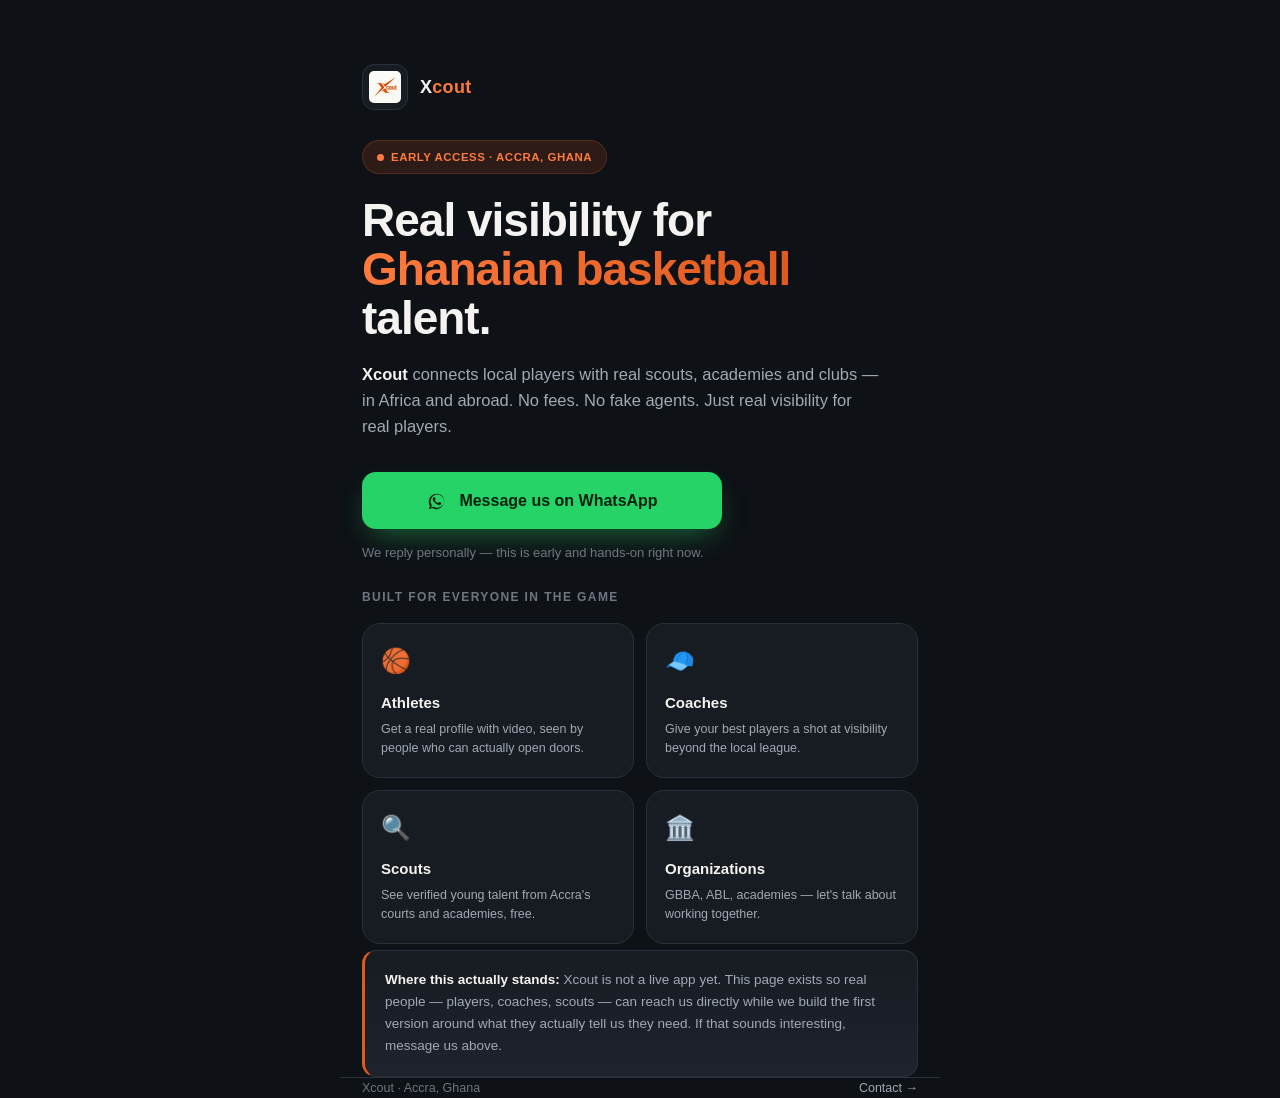
==== index.html @ 08b946d9 "Xcout landing page — polished UI, WhatsApp CTA (+233 59 492 1931) Co-Authored-By: Claude Opus 4.8 <n" ====
<!DOCTYPE html>
<html lang="en">
<head>
<meta charset="UTF-8">
<meta name="viewport" content="width=device-width, initial-scale=1.0">
<title>Xcout — Real visibility for Ghanaian basketball talent</title>
<meta name="description" content="Xcout connects local basketball talent across Ghana with real scouts, academies, and clubs — in Africa and abroad. No fees. No fake agents.">
<link rel="canonical" href="https://ramzy-tla.github.io/xcout-site/">

<!-- Open Graph / WhatsApp / Facebook preview -->
<meta property="og:type" content="website">
<meta property="og:title" content="Xcout — Real visibility for Ghanaian basketball talent">
<meta property="og:description" content="Connecting local players with real scouts, academies, and clubs across Africa and abroad. No fees. No fake agents.">
<meta property="og:image" content="https://ramzy-tla.github.io/xcout-site/og-image.png">
<meta property="og:url" content="https://ramzy-tla.github.io/xcout-site/">

<!-- Twitter/X preview -->
<meta name="twitter:card" content="summary_large_image">
<meta name="twitter:title" content="Xcout — Real visibility for Ghanaian basketball talent">
<meta name="twitter:description" content="Connecting local players with real scouts, academies, and clubs across Africa and abroad.">
<meta name="twitter:image" content="https://ramzy-tla.github.io/xcout-site/og-image.png">

<meta name="theme-color" content="#0e1116">
<link rel="icon" href="logo.png">

<style>
  :root{
    --bg:#0e1116; --panel:#171b22; --panel-2:#1e232c; --border:#2a303b;
    --ink:#f5f3ef; --ink-dim:#a2a9b4; --ink-faint:#6f7681;
    --accent:#e05a1f; --accent-2:#ff7a3d; --accent-soft:rgba(224,90,31,.14);
    --wa:#25d366; --wa-dark:#1da851;
    --radius:18px;
  }
  *{box-sizing:border-box;margin:0;padding:0}
  html{scroll-behavior:smooth}
  body{
    background:var(--bg); color:var(--ink); line-height:1.6;
    font-family:-apple-system,BlinkMacSystemFont,"Segoe UI",Roboto,Helvetica,Arial,sans-serif;
    -webkit-font-smoothing:antialiased;
  }
  a{color:inherit}
  .wrap{max-width:600px;margin:0 auto;padding:0 22px}

  /* ambient glow */
  .hero{position:relative;overflow:hidden;padding:64px 0 20px}
  .hero::before{
    content:"";position:absolute;inset:-40% 0 auto 0;height:520px;pointer-events:none;
    background:radial-gradient(60% 60% at 30% 0%,rgba(224,90,31,.35),transparent 70%);
    filter:blur(10px);
  }
  .hero-in{position:relative}
  .brandrow{display:flex;align-items:center;gap:12px;margin-bottom:30px}
  .logo{width:46px;height:46px;object-fit:contain;border-radius:12px;
    background:var(--panel);border:1px solid var(--border);padding:6px}
  .brandname{font-weight:800;letter-spacing:.3px;font-size:18px}
  .brandname span{color:var(--accent-2)}

  .badge{display:inline-flex;align-items:center;gap:7px;background:var(--accent-soft);
    color:var(--accent-2);font-size:11.5px;font-weight:800;letter-spacing:.5px;
    text-transform:uppercase;padding:7px 14px;border-radius:100px;border:1px solid rgba(224,90,31,.25);
    margin-bottom:22px}
  .badge .dot{width:7px;height:7px;border-radius:50%;background:var(--accent-2);
    box-shadow:0 0 0 0 rgba(255,122,61,.6);animation:pulse 2s infinite}
  @keyframes pulse{0%{box-shadow:0 0 0 0 rgba(255,122,61,.55)}70%{box-shadow:0 0 0 9px rgba(255,122,61,0)}100%{box-shadow:0 0 0 0 rgba(255,122,61,0)}}

  h1{font-size:clamp(32px,8vw,46px);font-weight:850;letter-spacing:-1px;line-height:1.06;margin-bottom:18px}
  h1 .grad{background:linear-gradient(100deg,var(--accent-2),var(--accent));-webkit-background-clip:text;background-clip:text;-webkit-text-fill-color:transparent}
  .lead{font-size:16.5px;color:var(--ink-dim);max-width:520px;margin-bottom:32px}
  .lead strong{color:var(--ink);font-weight:600}

  /* CTA */
  .cta{display:inline-flex;align-items:center;justify-content:center;gap:11px;
    background:var(--wa);color:#04210f;text-decoration:none;font-weight:800;font-size:16px;
    padding:16px 28px;border-radius:14px;width:100%;max-width:360px;
    box-shadow:0 12px 30px -10px rgba(37,211,102,.5);transition:transform .15s ease,box-shadow .15s ease,background .15s ease}
  .cta:hover{background:var(--wa-dark);transform:translateY(-2px);box-shadow:0 18px 40px -12px rgba(37,211,102,.55)}
  .cta svg{width:22px;height:22px;flex:none}
  .cta-sub{font-size:13px;color:var(--ink-faint);margin:14px 0 4px}

  section{padding:34px 0}
  .kicker{font-size:12px;font-weight:800;letter-spacing:1.4px;text-transform:uppercase;color:var(--ink-faint);margin-bottom:16px}

  .roles{display:grid;grid-template-columns:1fr 1fr;gap:12px}
  .role{background:var(--panel);border:1px solid var(--border);border-radius:var(--radius);
    padding:18px;transition:border-color .2s ease,transform .2s ease,background .2s ease}
  .role:hover{border-color:rgba(224,90,31,.45);transform:translateY(-3px);background:var(--panel-2)}
  .role .emoji{font-size:24px;display:block;margin-bottom:10px}
  .role .label{font-weight:750;font-size:15px;margin-bottom:5px}
  .role .desc{font-size:12.5px;color:var(--ink-dim);line-height:1.55}

  .honesty{background:linear-gradient(180deg,var(--panel),var(--panel-2));
    border:1px solid var(--border);border-left:3px solid var(--accent);border-radius:14px;
    padding:18px 20px;font-size:13.5px;color:var(--ink-dim);line-height:1.65}
  .honesty strong{color:var(--ink)}

  footer{border-top:1px solid var(--border);padding:26px 0 46px;margin-top:14px;
    font-size:12.5px;color:var(--ink-faint);display:flex;justify-content:space-between;flex-wrap:wrap;gap:8px}
  footer a{color:var(--ink-dim);text-decoration:none}
  footer a:hover{color:var(--accent-2)}
</style>
</head>
<body>
  <div class="hero">
    <div class="wrap hero-in">
      <div class="brandrow">
        <img class="logo" src="logo.png" alt="Xcout logo">
        <div class="brandname">X<span>cout</span></div>
      </div>

      <div class="badge"><span class="dot"></span>Early access · Accra, Ghana</div>
      <h1>Real visibility for <span class="grad">Ghanaian basketball</span> talent.</h1>
      <p class="lead">
        <strong>Xcout</strong> connects local players with real scouts, academies and clubs —
        in Africa and abroad. No fees. No fake agents. Just real visibility for real players.
      </p>

      <a class="cta" href="https://wa.me/233594921931?text=Hi%2C%20I%27m%20interested%20in%20Xcout" target="_blank" rel="noopener">
        <svg viewBox="0 0 24 24" fill="currentColor" aria-hidden="true"><path d="M17.6 6.3A8.9 8.9 0 0012 4a8.9 8.9 0 00-7.7 13.4L3 21l3.7-1.3A8.9 8.9 0 0012 20.9 8.9 8.9 0 0017.6 6.3zM12 19.4a7.4 7.4 0 01-3.8-1l-.3-.2-2.2.6.6-2.2-.2-.3a7.4 7.4 0 1113.7-3.9A7.4 7.4 0 0112 19.4zm4.1-5.5c-.2-.1-1.3-.7-1.6-.8-.2-.1-.4-.1-.5.1l-.7.9c-.1.2-.3.2-.5.1a6 6 0 01-1.8-1.1 6.7 6.7 0 01-1.2-1.5c-.1-.2 0-.4.1-.5l.4-.4c.1-.1.1-.2.2-.4v-.4c0-.1-.5-1.2-.7-1.7-.2-.4-.4-.4-.5-.4h-.5c-.2 0-.4.1-.6.3-.2.2-.8.8-.8 1.9s.8 2.2.9 2.4c.1.2 1.6 2.5 3.9 3.5.5.2 1 .4 1.3.5.5.2 1 .1 1.4.1.4-.1 1.3-.5 1.5-1.1.2-.5.2-1 .1-1.1 0-.1-.2-.2-.4-.3z"/></svg>
        Message us on WhatsApp
      </a>
      <p class="cta-sub">We reply personally — this is early and hands-on right now.</p>
    </div>
  </div>

  <section class="wrap">
    <div class="kicker">Built for everyone in the game</div>
    <div class="roles">
      <div class="role"><span class="emoji">🏀</span><div class="label">Athletes</div><div class="desc">Get a real profile with video, seen by people who can actually open doors.</div></div>
      <div class="role"><span class="emoji">🧢</span><div class="label">Coaches</div><div class="desc">Give your best players a shot at visibility beyond the local league.</div></div>
      <div class="role"><span class="emoji">🔍</span><div class="label">Scouts</div><div class="desc">See verified young talent from Accra's courts and academies, free.</div></div>
      <div class="role"><span class="emoji">🏛️</span><div class="label">Organizations</div><div class="desc">GBBA, ABL, academies — let's talk about working together.</div></div>
    </div>
  </section>

  <section class="wrap" style="padding-top:6px">
    <div class="honesty">
      <strong>Where this actually stands:</strong> Xcout is not a live app yet. This page exists so real
      people — players, coaches, scouts — can reach us directly while we build the first version around
      what they actually tell us they need. If that sounds interesting, message us above.
    </div>
  </section>

  <footer class="wrap">
    <span>Xcout · Accra, Ghana</span>
    <a href="https://wa.me/233594921931?text=Hi%2C%20I%27m%20interested%20in%20Xcout" target="_blank" rel="noopener">Contact →</a>
  </footer>
</body>
</html>
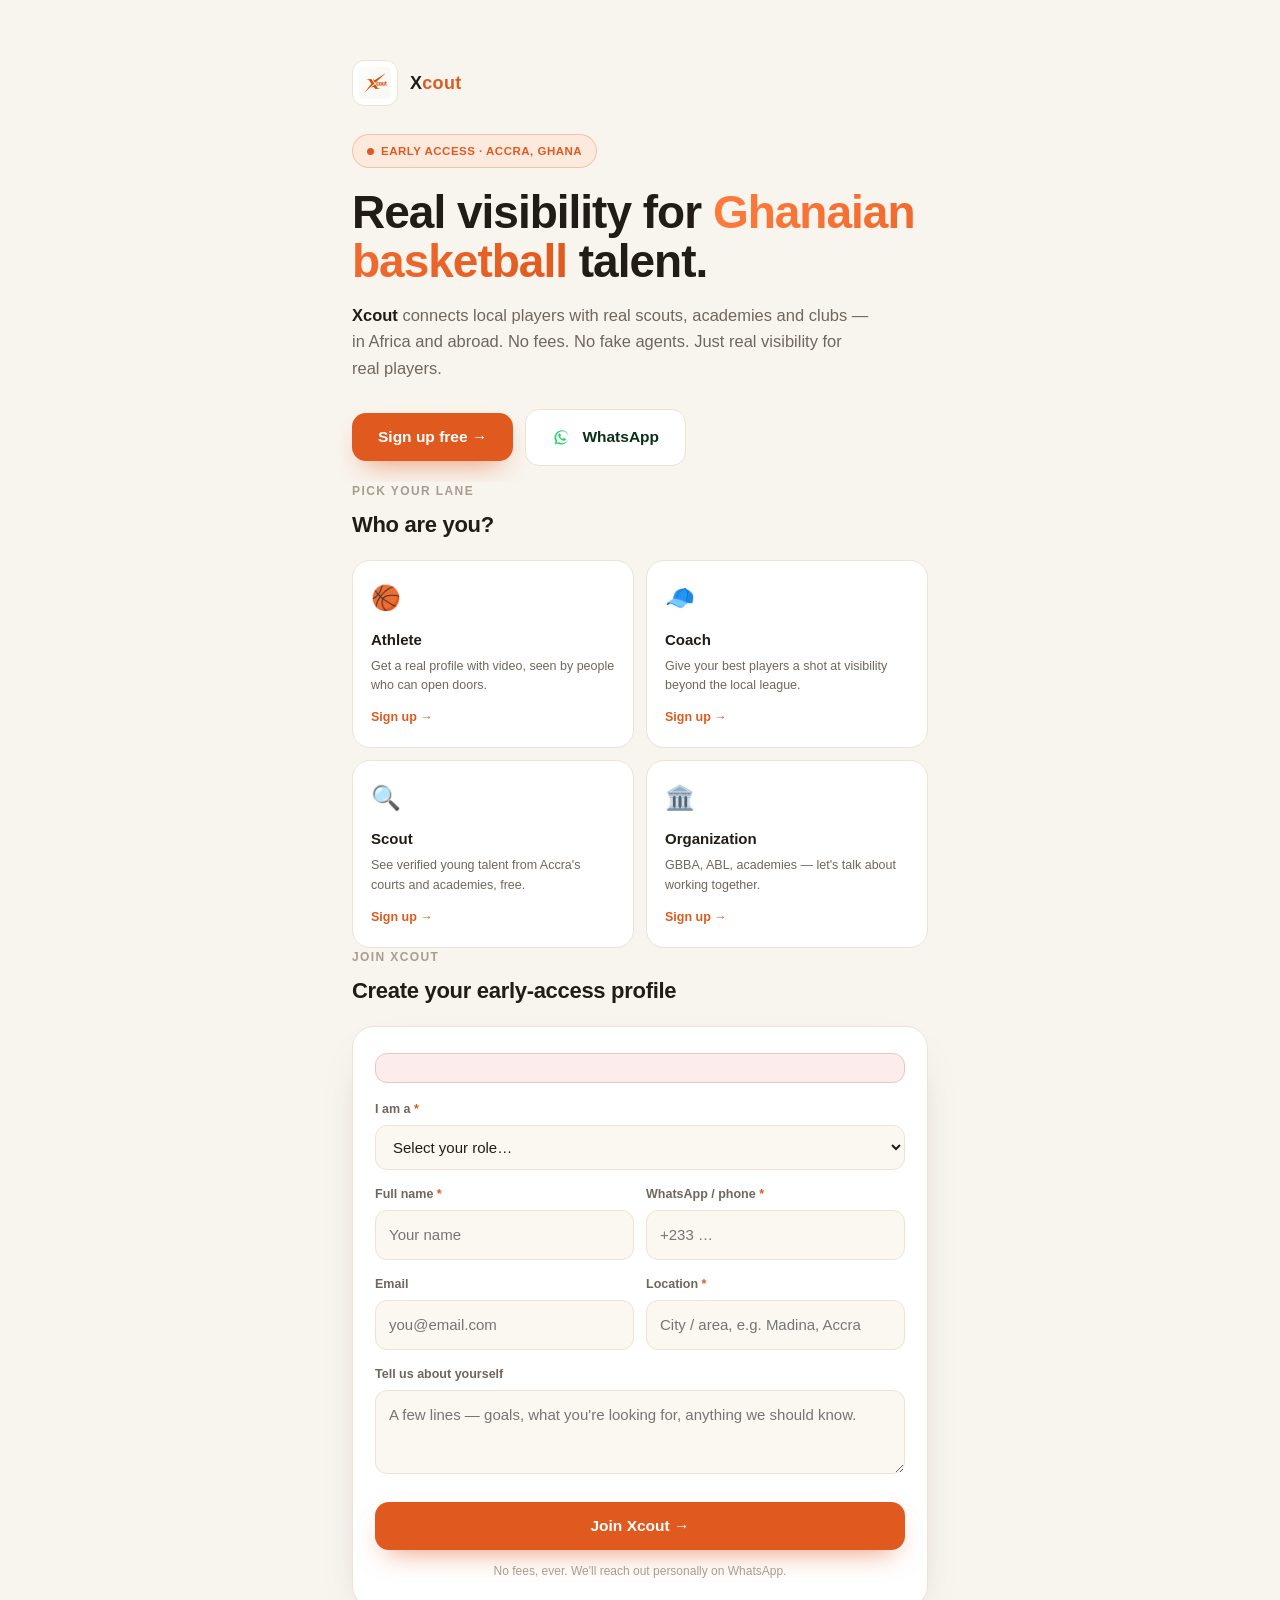
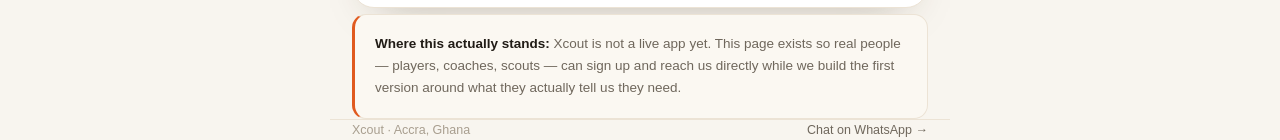
==== commit f152cbb7: "Add role-aware sign-up form (light theme) wired to FormSubmit -> adala@forgetechne.com Co-Authored-B" ====
--- a/index.html
+++ b/index.html
@@ -4,145 +4,301 @@
 <meta charset="UTF-8">
 <meta name="viewport" content="width=device-width, initial-scale=1.0">
 <title>Xcout — Real visibility for Ghanaian basketball talent</title>
-<meta name="description" content="Xcout connects local basketball talent across Ghana with real scouts, academies, and clubs — in Africa and abroad. No fees. No fake agents.">
+<meta name="description" content="Xcout connects local basketball talent across Ghana with real scouts, academies, and clubs — in Africa and abroad. No fees. No fake agents. Sign up free.">
 <link rel="canonical" href="https://ramzy-tla.github.io/xcout-site/">
 
-<!-- Open Graph / WhatsApp / Facebook preview -->
 <meta property="og:type" content="website">
 <meta property="og:title" content="Xcout — Real visibility for Ghanaian basketball talent">
 <meta property="og:description" content="Connecting local players with real scouts, academies, and clubs across Africa and abroad. No fees. No fake agents.">
 <meta property="og:image" content="https://ramzy-tla.github.io/xcout-site/og-image.png">
 <meta property="og:url" content="https://ramzy-tla.github.io/xcout-site/">
-
-<!-- Twitter/X preview -->
 <meta name="twitter:card" content="summary_large_image">
 <meta name="twitter:title" content="Xcout — Real visibility for Ghanaian basketball talent">
 <meta name="twitter:description" content="Connecting local players with real scouts, academies, and clubs across Africa and abroad.">
 <meta name="twitter:image" content="https://ramzy-tla.github.io/xcout-site/og-image.png">
 
-<meta name="theme-color" content="#0e1116">
+<meta name="theme-color" content="#f8f5ef">
 <link rel="icon" href="logo.png">
 
 <style>
   :root{
-    --bg:#0e1116; --panel:#171b22; --panel-2:#1e232c; --border:#2a303b;
-    --ink:#f5f3ef; --ink-dim:#a2a9b4; --ink-faint:#6f7681;
-    --accent:#e05a1f; --accent-2:#ff7a3d; --accent-soft:rgba(224,90,31,.14);
+    --bg:#f8f5ef; --panel:#ffffff; --panel-2:#fbf8f2; --border:#ece3d5;
+    --ink:#211c16; --ink-dim:#6f675c; --ink-faint:#a89e8f;
+    --accent:#e05a1f; --accent-2:#ff7a3d; --accent-soft:#fdeadf; --accent-line:rgba(224,90,31,.28);
     --wa:#25d366; --wa-dark:#1da851;
-    --radius:18px;
+    --radius:18px; --shadow:0 18px 44px -26px rgba(60,40,20,.4);
   }
   *{box-sizing:border-box;margin:0;padding:0}
   html{scroll-behavior:smooth}
-  body{
-    background:var(--bg); color:var(--ink); line-height:1.6;
-    font-family:-apple-system,BlinkMacSystemFont,"Segoe UI",Roboto,Helvetica,Arial,sans-serif;
-    -webkit-font-smoothing:antialiased;
-  }
+  body{background:var(--bg);color:var(--ink);line-height:1.6;
+    font-family:-apple-system,BlinkMacSystemFont,"Segoe UI",Roboto,Helvetica,Arial,sans-serif;-webkit-font-smoothing:antialiased}
   a{color:inherit}
-  .wrap{max-width:600px;margin:0 auto;padding:0 22px}
-
-  /* ambient glow */
-  .hero{position:relative;overflow:hidden;padding:64px 0 20px}
-  .hero::before{
-    content:"";position:absolute;inset:-40% 0 auto 0;height:520px;pointer-events:none;
-    background:radial-gradient(60% 60% at 30% 0%,rgba(224,90,31,.35),transparent 70%);
-    filter:blur(10px);
-  }
+  .wrap{max-width:620px;margin:0 auto;padding:0 22px}
+
+  .hero{position:relative;overflow:hidden;padding:60px 0 16px}
+  .hero::before{content:"";position:absolute;inset:-45% 0 auto 0;height:520px;pointer-events:none;
+    background:radial-gradient(55% 55% at 28% 0%,rgba(224,90,31,.18),transparent 70%)}
   .hero-in{position:relative}
-  .brandrow{display:flex;align-items:center;gap:12px;margin-bottom:30px}
-  .logo{width:46px;height:46px;object-fit:contain;border-radius:12px;
-    background:var(--panel);border:1px solid var(--border);padding:6px}
+  .brandrow{display:flex;align-items:center;gap:12px;margin-bottom:28px}
+  .logo{width:46px;height:46px;object-fit:contain;border-radius:12px;background:var(--panel);border:1px solid var(--border);padding:6px}
   .brandname{font-weight:800;letter-spacing:.3px;font-size:18px}
-  .brandname span{color:var(--accent-2)}
-
-  .badge{display:inline-flex;align-items:center;gap:7px;background:var(--accent-soft);
-    color:var(--accent-2);font-size:11.5px;font-weight:800;letter-spacing:.5px;
-    text-transform:uppercase;padding:7px 14px;border-radius:100px;border:1px solid rgba(224,90,31,.25);
-    margin-bottom:22px}
-  .badge .dot{width:7px;height:7px;border-radius:50%;background:var(--accent-2);
-    box-shadow:0 0 0 0 rgba(255,122,61,.6);animation:pulse 2s infinite}
-  @keyframes pulse{0%{box-shadow:0 0 0 0 rgba(255,122,61,.55)}70%{box-shadow:0 0 0 9px rgba(255,122,61,0)}100%{box-shadow:0 0 0 0 rgba(255,122,61,0)}}
-
-  h1{font-size:clamp(32px,8vw,46px);font-weight:850;letter-spacing:-1px;line-height:1.06;margin-bottom:18px}
+  .brandname span{color:var(--accent)}
+
+  .badge{display:inline-flex;align-items:center;gap:7px;background:var(--accent-soft);color:var(--accent);
+    font-size:11.5px;font-weight:800;letter-spacing:.5px;text-transform:uppercase;padding:7px 14px;border-radius:100px;
+    border:1px solid var(--accent-line);margin-bottom:20px}
+  .badge .dot{width:7px;height:7px;border-radius:50%;background:var(--accent);animation:pulse 2s infinite}
+  @keyframes pulse{0%{box-shadow:0 0 0 0 rgba(224,90,31,.5)}70%{box-shadow:0 0 0 9px rgba(224,90,31,0)}100%{box-shadow:0 0 0 0 rgba(224,90,31,0)}}
+
+  h1{font-size:clamp(32px,8vw,46px);font-weight:850;letter-spacing:-1px;line-height:1.06;margin-bottom:16px}
   h1 .grad{background:linear-gradient(100deg,var(--accent-2),var(--accent));-webkit-background-clip:text;background-clip:text;-webkit-text-fill-color:transparent}
-  .lead{font-size:16.5px;color:var(--ink-dim);max-width:520px;margin-bottom:32px}
+  .lead{font-size:16.5px;color:var(--ink-dim);max-width:520px;margin-bottom:28px}
   .lead strong{color:var(--ink);font-weight:600}
 
-  /* CTA */
-  .cta{display:inline-flex;align-items:center;justify-content:center;gap:11px;
-    background:var(--wa);color:#04210f;text-decoration:none;font-weight:800;font-size:16px;
-    padding:16px 28px;border-radius:14px;width:100%;max-width:360px;
-    box-shadow:0 12px 30px -10px rgba(37,211,102,.5);transition:transform .15s ease,box-shadow .15s ease,background .15s ease}
-  .cta:hover{background:var(--wa-dark);transform:translateY(-2px);box-shadow:0 18px 40px -12px rgba(37,211,102,.55)}
-  .cta svg{width:22px;height:22px;flex:none}
-  .cta-sub{font-size:13px;color:var(--ink-faint);margin:14px 0 4px}
-
-  section{padding:34px 0}
-  .kicker{font-size:12px;font-weight:800;letter-spacing:1.4px;text-transform:uppercase;color:var(--ink-faint);margin-bottom:16px}
+  .btn-row{display:flex;flex-wrap:wrap;gap:12px;align-items:center}
+  .btn{display:inline-flex;align-items:center;justify-content:center;gap:10px;text-decoration:none;font-weight:800;
+    font-size:15.5px;padding:15px 26px;border-radius:14px;cursor:pointer;border:none;transition:transform .15s ease,box-shadow .15s ease,background .15s ease}
+  .btn-primary{background:var(--accent);color:#fff;box-shadow:0 12px 28px -12px rgba(224,90,31,.7)}
+  .btn-primary:hover{background:#c94c17;transform:translateY(-2px)}
+  .btn-wa{background:#fff;color:#0a2e18;border:1px solid var(--border)}
+  .btn-wa:hover{border-color:var(--wa);transform:translateY(-2px)}
+  .btn-wa svg{width:20px;height:20px;color:var(--wa)}
+
+  section{padding:36px 0}
+  .kicker{font-size:12px;font-weight:800;letter-spacing:1.4px;text-transform:uppercase;color:var(--ink-faint);margin-bottom:6px}
+  .sec-title{font-size:22px;font-weight:800;letter-spacing:-.3px;margin-bottom:18px}
 
   .roles{display:grid;grid-template-columns:1fr 1fr;gap:12px}
-  .role{background:var(--panel);border:1px solid var(--border);border-radius:var(--radius);
-    padding:18px;transition:border-color .2s ease,transform .2s ease,background .2s ease}
-  .role:hover{border-color:rgba(224,90,31,.45);transform:translateY(-3px);background:var(--panel-2)}
+  .role{background:var(--panel);border:1px solid var(--border);border-radius:var(--radius);padding:18px;text-align:left;cursor:pointer;
+    transition:border-color .2s,transform .2s,box-shadow .2s;font:inherit;color:inherit}
+  .role:hover{border-color:var(--accent-line);transform:translateY(-3px);box-shadow:var(--shadow)}
   .role .emoji{font-size:24px;display:block;margin-bottom:10px}
   .role .label{font-weight:750;font-size:15px;margin-bottom:5px}
   .role .desc{font-size:12.5px;color:var(--ink-dim);line-height:1.55}
-
-  .honesty{background:linear-gradient(180deg,var(--panel),var(--panel-2));
-    border:1px solid var(--border);border-left:3px solid var(--accent);border-radius:14px;
+  .role .go{display:inline-block;margin-top:12px;font-size:12.5px;font-weight:800;color:var(--accent)}
+
+  /* form */
+  .formcard{background:var(--panel);border:1px solid var(--border);border-radius:22px;padding:26px 22px;box-shadow:var(--shadow)}
+  .field{margin-bottom:14px}
+  .field label{display:block;font-size:12.5px;font-weight:700;color:var(--ink-dim);margin-bottom:6px}
+  .field .req{color:var(--accent)}
+  input,select,textarea{width:100%;font:inherit;font-size:15px;color:var(--ink);background:var(--panel-2);
+    border:1px solid var(--border);border-radius:12px;padding:12px 13px;transition:border-color .15s,box-shadow .15s}
+  input:focus,select:focus,textarea:focus{outline:none;border-color:var(--accent);box-shadow:0 0 0 3px var(--accent-soft)}
+  textarea{resize:vertical;min-height:84px}
+  .grid2{display:grid;grid-template-columns:1fr 1fr;gap:12px}
+  .role-fields{display:none}
+  .role-fields.on{display:block;animation:fade .25s ease}
+  @keyframes fade{from{opacity:0;transform:translateY(4px)}to{opacity:1;transform:none}}
+  .rf-head{font-size:11.5px;font-weight:800;letter-spacing:.6px;text-transform:uppercase;color:var(--accent);margin:6px 0 12px}
+  .submit{width:100%;margin-top:6px}
+  .honey{position:absolute;left:-9999px;opacity:0;height:0;width:0}
+  .formnote{font-size:12px;color:var(--ink-faint);margin-top:12px;text-align:center}
+  .msg{display:none;padding:14px 16px;border-radius:12px;font-size:14px;margin-bottom:16px}
+  .msg.err{display:block;background:#fdecec;border:1px solid #f5c2c2;color:#a12626}
+  .success{display:none;text-align:center;padding:22px 6px}
+  .success .tick{width:64px;height:64px;border-radius:50%;background:var(--accent-soft);color:var(--accent);
+    display:flex;align-items:center;justify-content:center;margin:0 auto 16px;font-size:30px}
+  .success h3{font-size:20px;font-weight:800;margin-bottom:8px}
+  .success p{color:var(--ink-dim);font-size:14.5px;max-width:360px;margin:0 auto}
+
+  .honesty{background:var(--panel-2);border:1px solid var(--border);border-left:3px solid var(--accent);border-radius:14px;
     padding:18px 20px;font-size:13.5px;color:var(--ink-dim);line-height:1.65}
   .honesty strong{color:var(--ink)}
-
-  footer{border-top:1px solid var(--border);padding:26px 0 46px;margin-top:14px;
-    font-size:12.5px;color:var(--ink-faint);display:flex;justify-content:space-between;flex-wrap:wrap;gap:8px}
+  footer{border-top:1px solid var(--border);padding:26px 0 46px;margin-top:14px;font-size:12.5px;color:var(--ink-faint);
+    display:flex;justify-content:space-between;flex-wrap:wrap;gap:8px}
   footer a{color:var(--ink-dim);text-decoration:none}
-  footer a:hover{color:var(--accent-2)}
+  footer a:hover{color:var(--accent)}
 </style>
 </head>
 <body>
   <div class="hero">
     <div class="wrap hero-in">
-      <div class="brandrow">
-        <img class="logo" src="logo.png" alt="Xcout logo">
-        <div class="brandname">X<span>cout</span></div>
-      </div>
-
+      <div class="brandrow"><img class="logo" src="logo.png" alt="Xcout logo"><div class="brandname">X<span>cout</span></div></div>
       <div class="badge"><span class="dot"></span>Early access · Accra, Ghana</div>
       <h1>Real visibility for <span class="grad">Ghanaian basketball</span> talent.</h1>
-      <p class="lead">
-        <strong>Xcout</strong> connects local players with real scouts, academies and clubs —
-        in Africa and abroad. No fees. No fake agents. Just real visibility for real players.
-      </p>
-
-      <a class="cta" href="https://wa.me/233594921931?text=Hi%2C%20I%27m%20interested%20in%20Xcout" target="_blank" rel="noopener">
-        <svg viewBox="0 0 24 24" fill="currentColor" aria-hidden="true"><path d="M17.6 6.3A8.9 8.9 0 0012 4a8.9 8.9 0 00-7.7 13.4L3 21l3.7-1.3A8.9 8.9 0 0012 20.9 8.9 8.9 0 0017.6 6.3zM12 19.4a7.4 7.4 0 01-3.8-1l-.3-.2-2.2.6.6-2.2-.2-.3a7.4 7.4 0 1113.7-3.9A7.4 7.4 0 0112 19.4zm4.1-5.5c-.2-.1-1.3-.7-1.6-.8-.2-.1-.4-.1-.5.1l-.7.9c-.1.2-.3.2-.5.1a6 6 0 01-1.8-1.1 6.7 6.7 0 01-1.2-1.5c-.1-.2 0-.4.1-.5l.4-.4c.1-.1.1-.2.2-.4v-.4c0-.1-.5-1.2-.7-1.7-.2-.4-.4-.4-.5-.4h-.5c-.2 0-.4.1-.6.3-.2.2-.8.8-.8 1.9s.8 2.2.9 2.4c.1.2 1.6 2.5 3.9 3.5.5.2 1 .4 1.3.5.5.2 1 .1 1.4.1.4-.1 1.3-.5 1.5-1.1.2-.5.2-1 .1-1.1 0-.1-.2-.2-.4-.3z"/></svg>
-        Message us on WhatsApp
-      </a>
-      <p class="cta-sub">We reply personally — this is early and hands-on right now.</p>
+      <p class="lead"><strong>Xcout</strong> connects local players with real scouts, academies and clubs —
+        in Africa and abroad. No fees. No fake agents. Just real visibility for real players.</p>
+      <div class="btn-row">
+        <button class="btn btn-primary" onclick="scrollToForm()">Sign up free →</button>
+        <a class="btn btn-wa" href="https://wa.me/233594921931?text=Hi%2C%20I%27m%20interested%20in%20Xcout" target="_blank" rel="noopener">
+          <svg viewBox="0 0 24 24" fill="currentColor" aria-hidden="true"><path d="M17.6 6.3A8.9 8.9 0 0012 4a8.9 8.9 0 00-7.7 13.4L3 21l3.7-1.3A8.9 8.9 0 0012 20.9 8.9 8.9 0 0017.6 6.3zM12 19.4a7.4 7.4 0 01-3.8-1l-.3-.2-2.2.6.6-2.2-.2-.3a7.4 7.4 0 1113.7-3.9A7.4 7.4 0 0112 19.4zm4.1-5.5c-.2-.1-1.3-.7-1.5-.8-.2-.1-.4-.1-.5.1l-.7.9c-.1.2-.3.2-.5.1a6 6 0 01-1.8-1.1 6.7 6.7 0 01-1.2-1.5c-.1-.2 0-.4.1-.5l.4-.4c.1-.1.1-.2.2-.4v-.4c0-.1-.5-1.2-.7-1.7-.2-.4-.4-.4-.5-.4h-.5c-.2 0-.4.1-.6.3-.2.2-.8.8-.8 1.9s.8 2.2.9 2.4c.1.2 1.6 2.5 3.9 3.5.5.2 1 .4 1.3.5.5.2 1 .1 1.4.1.4-.1 1.3-.5 1.5-1.1.2-.5.2-1 .1-1.1 0-.1-.2-.2-.4-.3z"/></svg>
+          WhatsApp
+        </a>
+      </div>
     </div>
   </div>
 
   <section class="wrap">
-    <div class="kicker">Built for everyone in the game</div>
+    <div class="kicker">Pick your lane</div>
+    <div class="sec-title">Who are you?</div>
     <div class="roles">
-      <div class="role"><span class="emoji">🏀</span><div class="label">Athletes</div><div class="desc">Get a real profile with video, seen by people who can actually open doors.</div></div>
-      <div class="role"><span class="emoji">🧢</span><div class="label">Coaches</div><div class="desc">Give your best players a shot at visibility beyond the local league.</div></div>
-      <div class="role"><span class="emoji">🔍</span><div class="label">Scouts</div><div class="desc">See verified young talent from Accra's courts and academies, free.</div></div>
-      <div class="role"><span class="emoji">🏛️</span><div class="label">Organizations</div><div class="desc">GBBA, ABL, academies — let's talk about working together.</div></div>
+      <button class="role" type="button" onclick="pickRole('Athlete')"><span class="emoji">🏀</span><div class="label">Athlete</div><div class="desc">Get a real profile with video, seen by people who can open doors.</div><span class="go">Sign up →</span></button>
+      <button class="role" type="button" onclick="pickRole('Coach')"><span class="emoji">🧢</span><div class="label">Coach</div><div class="desc">Give your best players a shot at visibility beyond the local league.</div><span class="go">Sign up →</span></button>
+      <button class="role" type="button" onclick="pickRole('Scout')"><span class="emoji">🔍</span><div class="label">Scout</div><div class="desc">See verified young talent from Accra's courts and academies, free.</div><span class="go">Sign up →</span></button>
+      <button class="role" type="button" onclick="pickRole('Organization')"><span class="emoji">🏛️</span><div class="label">Organization</div><div class="desc">GBBA, ABL, academies — let's talk about working together.</div><span class="go">Sign up →</span></button>
     </div>
   </section>
 
-  <section class="wrap" style="padding-top:6px">
-    <div class="honesty">
-      <strong>Where this actually stands:</strong> Xcout is not a live app yet. This page exists so real
-      people — players, coaches, scouts — can reach us directly while we build the first version around
-      what they actually tell us they need. If that sounds interesting, message us above.
+  <section class="wrap" id="form">
+    <div class="kicker">Join Xcout</div>
+    <div class="sec-title">Create your early-access profile</div>
+    <div class="formcard">
+      <div class="msg err" id="errBox"></div>
+
+      <form id="signup" novalidate>
+        <div class="field">
+          <label>I am a <span class="req">*</span></label>
+          <select id="role" name="Role" required>
+            <option value="" disabled selected>Select your role…</option>
+            <option>Athlete</option><option>Coach</option><option>Scout</option><option>Organization</option>
+          </select>
+        </div>
+
+        <div class="grid2">
+          <div class="field"><label>Full name <span class="req">*</span></label><input name="Name" required placeholder="Your name"></div>
+          <div class="field"><label>WhatsApp / phone <span class="req">*</span></label><input name="Phone" required inputmode="tel" placeholder="+233 …"></div>
+        </div>
+        <div class="grid2">
+          <div class="field"><label>Email</label><input name="Email" type="email" placeholder="you@email.com"></div>
+          <div class="field"><label>Location <span class="req">*</span></label><input name="Location" required placeholder="City / area, e.g. Madina, Accra"></div>
+        </div>
+
+        <!-- ATHLETE -->
+        <div class="role-fields" data-role="Athlete">
+          <div class="rf-head">Athlete details</div>
+          <div class="grid2">
+            <div class="field"><label>Position</label><select name="Position"><option value="" disabled selected>Select…</option><option>Point Guard</option><option>Shooting Guard</option><option>Small Forward</option><option>Power Forward</option><option>Center</option></select></div>
+            <div class="field"><label>Age</label><input name="Age" inputmode="numeric" placeholder="e.g. 17"></div>
+          </div>
+          <div class="grid2">
+            <div class="field"><label>Height</label><input name="Height" placeholder="e.g. 6'2\" / 188cm"></div>
+            <div class="field"><label>Current team / school</label><input name="Team_or_School" placeholder="Club or school"></div>
+          </div>
+          <div class="field"><label>Highlight video link</label><input name="Video_Link" type="url" placeholder="YouTube / Drive / Instagram link"></div>
+        </div>
+
+        <!-- COACH -->
+        <div class="role-fields" data-role="Coach">
+          <div class="rf-head">Coach details</div>
+          <div class="grid2">
+            <div class="field"><label>Team / club</label><input name="Coach_Team" placeholder="Team you coach"></div>
+            <div class="field"><label>Level</label><select name="Coach_Level"><option value="" disabled selected>Select…</option><option>Basic / JHS</option><option>SHS</option><option>Academy</option><option>Division 1 / League</option><option>Other</option></select></div>
+          </div>
+          <div class="field"><label>Years coaching</label><input name="Coach_Years" inputmode="numeric" placeholder="e.g. 5"></div>
+        </div>
+
+        <!-- SCOUT -->
+        <div class="role-fields" data-role="Scout">
+          <div class="rf-head">Scout details</div>
+          <div class="grid2">
+            <div class="field"><label>Organization / club</label><input name="Scout_Org" placeholder="Who you scout for"></div>
+            <div class="field"><label>Your role / title</label><input name="Scout_Title" placeholder="e.g. Talent scout"></div>
+          </div>
+          <div class="field"><label>Regions / countries of interest</label><input name="Scout_Regions" placeholder="e.g. West Africa, Europe, US colleges"></div>
+        </div>
+
+        <!-- ORGANIZATION -->
+        <div class="role-fields" data-role="Organization">
+          <div class="rf-head">Organization details</div>
+          <div class="grid2">
+            <div class="field"><label>Organization name</label><input name="Org_Name" placeholder="Official name"></div>
+            <div class="field"><label>Type</label><select name="Org_Type"><option value="" disabled selected>Select…</option><option>Academy</option><option>League</option><option>Club</option><option>Federation</option><option>Sponsor / Brand</option><option>Other</option></select></div>
+          </div>
+          <div class="field"><label>Website / social</label><input name="Org_Link" placeholder="Link (optional)"></div>
+        </div>
+
+        <div class="field"><label>Tell us about yourself</label><textarea name="Message" placeholder="A few lines — goals, what you're looking for, anything we should know."></textarea></div>
+
+        <!-- FormSubmit config + honeypot -->
+        <input type="hidden" name="_subject" value="🏀 New Xcout sign-up">
+        <input type="hidden" name="_template" value="table">
+        <input type="hidden" name="_captcha" value="false">
+        <input class="honey" type="text" name="_honey" tabindex="-1" autocomplete="off">
+
+        <button class="btn btn-primary submit" type="submit" id="submitBtn">Join Xcout →</button>
+        <div class="formnote">No fees, ever. We'll reach out personally on WhatsApp.</div>
+      </form>
+
+      <div class="success" id="successBox">
+        <div class="tick">✓</div>
+        <h3>You're in! 🏀</h3>
+        <p>Thanks for signing up. We'll reach out to you personally on WhatsApp — keep an eye on your phone.</p>
+      </div>
     </div>
   </section>
 
+  <section class="wrap" style="padding-top:6px">
+    <div class="honesty"><strong>Where this actually stands:</strong> Xcout is not a live app yet. This page exists so real
+      people — players, coaches, scouts — can sign up and reach us directly while we build the first version around what they
+      actually tell us they need.</div>
+  </section>
+
   <footer class="wrap">
     <span>Xcout · Accra, Ghana</span>
-    <a href="https://wa.me/233594921931?text=Hi%2C%20I%27m%20interested%20in%20Xcout" target="_blank" rel="noopener">Contact →</a>
+    <a href="https://wa.me/233594921931?text=Hi%2C%20I%27m%20interested%20in%20Xcout" target="_blank" rel="noopener">Chat on WhatsApp →</a>
   </footer>
+
+<script>
+  // ⬇️ where sign-ups are emailed (FormSubmit). Replaced at deploy time.
+  var SIGNEE_EMAIL = "adala@forgetechne.com";
+
+  var roleSelect = document.getElementById('role');
+  var roleGroups = document.querySelectorAll('.role-fields');
+
+  function syncRoleFields(){
+    var val = roleSelect.value;
+    roleGroups.forEach(function(g){
+      var on = g.dataset.role === val;
+      g.classList.toggle('on', on);
+      // disable inputs in hidden groups so they don't submit
+      g.querySelectorAll('input,select,textarea').forEach(function(el){ el.disabled = !on; });
+    });
+  }
+  roleSelect.addEventListener('change', syncRoleFields);
+
+  function scrollToForm(){ document.getElementById('form').scrollIntoView({behavior:'smooth'}); }
+  function pickRole(r){
+    roleSelect.value = r; syncRoleFields();
+    scrollToForm();
+    setTimeout(function(){ document.querySelector('input[name="Name"]').focus({preventScroll:true}); }, 500);
+  }
+  syncRoleFields();
+
+  var form = document.getElementById('signup');
+  var errBox = document.getElementById('errBox');
+  var submitBtn = document.getElementById('submitBtn');
+
+  form.addEventListener('submit', function(e){
+    e.preventDefault();
+    errBox.style.display='none';
+    if(SIGNEE_EMAIL.indexOf('__')===0){
+      errBox.textContent = "Sign-ups aren't wired to an inbox yet. Please contact us on WhatsApp for now.";
+      errBox.style.display='block'; return;
+    }
+    if(!form.checkValidity()){ form.reportValidity(); return; }
+
+    var data = {};
+    new FormData(form).forEach(function(v,k){ if(v) data[k]=v; });
+
+    submitBtn.disabled=true; submitBtn.textContent='Sending…';
+    fetch('https://formsubmit.co/ajax/'+SIGNEE_EMAIL, {
+      method:'POST',
+      headers:{'Content-Type':'application/json','Accept':'application/json'},
+      body: JSON.stringify(data)
+    })
+    .then(function(r){ return r.json(); })
+    .then(function(){
+      form.style.display='none';
+      document.getElementById('successBox').style.display='block';
+      document.getElementById('form').scrollIntoView({behavior:'smooth'});
+    })
+    .catch(function(){
+      errBox.textContent = "Something went wrong sending your details. Please try again, or reach us on WhatsApp.";
+      errBox.style.display='block';
+      submitBtn.disabled=false; submitBtn.textContent='Join Xcout →';
+    });
+  });
+</script>
 </body>
 </html>
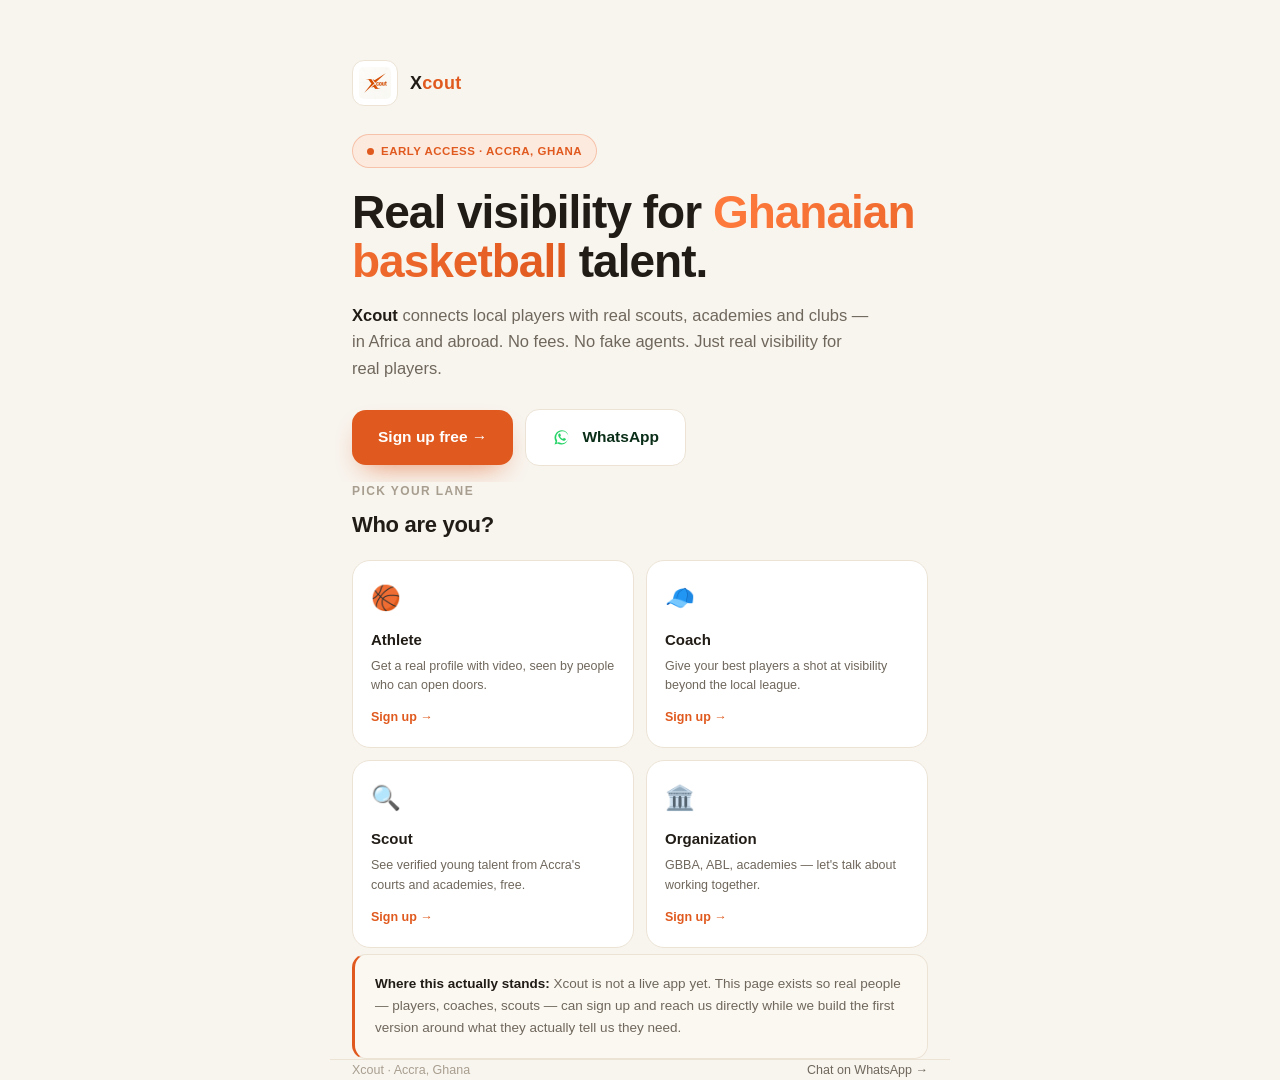
==== commit cc79195a: "Move sign-up to its own page (signup.html); role cards deep-link with ?role=; email -> adalaramzy@gm" ====
--- a/index.html
+++ b/index.html
@@ -19,97 +19,7 @@
 
 <meta name="theme-color" content="#f8f5ef">
 <link rel="icon" href="logo.png">
-
-<style>
-  :root{
-    --bg:#f8f5ef; --panel:#ffffff; --panel-2:#fbf8f2; --border:#ece3d5;
-    --ink:#211c16; --ink-dim:#6f675c; --ink-faint:#a89e8f;
-    --accent:#e05a1f; --accent-2:#ff7a3d; --accent-soft:#fdeadf; --accent-line:rgba(224,90,31,.28);
-    --wa:#25d366; --wa-dark:#1da851;
-    --radius:18px; --shadow:0 18px 44px -26px rgba(60,40,20,.4);
-  }
-  *{box-sizing:border-box;margin:0;padding:0}
-  html{scroll-behavior:smooth}
-  body{background:var(--bg);color:var(--ink);line-height:1.6;
-    font-family:-apple-system,BlinkMacSystemFont,"Segoe UI",Roboto,Helvetica,Arial,sans-serif;-webkit-font-smoothing:antialiased}
-  a{color:inherit}
-  .wrap{max-width:620px;margin:0 auto;padding:0 22px}
-
-  .hero{position:relative;overflow:hidden;padding:60px 0 16px}
-  .hero::before{content:"";position:absolute;inset:-45% 0 auto 0;height:520px;pointer-events:none;
-    background:radial-gradient(55% 55% at 28% 0%,rgba(224,90,31,.18),transparent 70%)}
-  .hero-in{position:relative}
-  .brandrow{display:flex;align-items:center;gap:12px;margin-bottom:28px}
-  .logo{width:46px;height:46px;object-fit:contain;border-radius:12px;background:var(--panel);border:1px solid var(--border);padding:6px}
-  .brandname{font-weight:800;letter-spacing:.3px;font-size:18px}
-  .brandname span{color:var(--accent)}
-
-  .badge{display:inline-flex;align-items:center;gap:7px;background:var(--accent-soft);color:var(--accent);
-    font-size:11.5px;font-weight:800;letter-spacing:.5px;text-transform:uppercase;padding:7px 14px;border-radius:100px;
-    border:1px solid var(--accent-line);margin-bottom:20px}
-  .badge .dot{width:7px;height:7px;border-radius:50%;background:var(--accent);animation:pulse 2s infinite}
-  @keyframes pulse{0%{box-shadow:0 0 0 0 rgba(224,90,31,.5)}70%{box-shadow:0 0 0 9px rgba(224,90,31,0)}100%{box-shadow:0 0 0 0 rgba(224,90,31,0)}}
-
-  h1{font-size:clamp(32px,8vw,46px);font-weight:850;letter-spacing:-1px;line-height:1.06;margin-bottom:16px}
-  h1 .grad{background:linear-gradient(100deg,var(--accent-2),var(--accent));-webkit-background-clip:text;background-clip:text;-webkit-text-fill-color:transparent}
-  .lead{font-size:16.5px;color:var(--ink-dim);max-width:520px;margin-bottom:28px}
-  .lead strong{color:var(--ink);font-weight:600}
-
-  .btn-row{display:flex;flex-wrap:wrap;gap:12px;align-items:center}
-  .btn{display:inline-flex;align-items:center;justify-content:center;gap:10px;text-decoration:none;font-weight:800;
-    font-size:15.5px;padding:15px 26px;border-radius:14px;cursor:pointer;border:none;transition:transform .15s ease,box-shadow .15s ease,background .15s ease}
-  .btn-primary{background:var(--accent);color:#fff;box-shadow:0 12px 28px -12px rgba(224,90,31,.7)}
-  .btn-primary:hover{background:#c94c17;transform:translateY(-2px)}
-  .btn-wa{background:#fff;color:#0a2e18;border:1px solid var(--border)}
-  .btn-wa:hover{border-color:var(--wa);transform:translateY(-2px)}
-  .btn-wa svg{width:20px;height:20px;color:var(--wa)}
-
-  section{padding:36px 0}
-  .kicker{font-size:12px;font-weight:800;letter-spacing:1.4px;text-transform:uppercase;color:var(--ink-faint);margin-bottom:6px}
-  .sec-title{font-size:22px;font-weight:800;letter-spacing:-.3px;margin-bottom:18px}
-
-  .roles{display:grid;grid-template-columns:1fr 1fr;gap:12px}
-  .role{background:var(--panel);border:1px solid var(--border);border-radius:var(--radius);padding:18px;text-align:left;cursor:pointer;
-    transition:border-color .2s,transform .2s,box-shadow .2s;font:inherit;color:inherit}
-  .role:hover{border-color:var(--accent-line);transform:translateY(-3px);box-shadow:var(--shadow)}
-  .role .emoji{font-size:24px;display:block;margin-bottom:10px}
-  .role .label{font-weight:750;font-size:15px;margin-bottom:5px}
-  .role .desc{font-size:12.5px;color:var(--ink-dim);line-height:1.55}
-  .role .go{display:inline-block;margin-top:12px;font-size:12.5px;font-weight:800;color:var(--accent)}
-
-  /* form */
-  .formcard{background:var(--panel);border:1px solid var(--border);border-radius:22px;padding:26px 22px;box-shadow:var(--shadow)}
-  .field{margin-bottom:14px}
-  .field label{display:block;font-size:12.5px;font-weight:700;color:var(--ink-dim);margin-bottom:6px}
-  .field .req{color:var(--accent)}
-  input,select,textarea{width:100%;font:inherit;font-size:15px;color:var(--ink);background:var(--panel-2);
-    border:1px solid var(--border);border-radius:12px;padding:12px 13px;transition:border-color .15s,box-shadow .15s}
-  input:focus,select:focus,textarea:focus{outline:none;border-color:var(--accent);box-shadow:0 0 0 3px var(--accent-soft)}
-  textarea{resize:vertical;min-height:84px}
-  .grid2{display:grid;grid-template-columns:1fr 1fr;gap:12px}
-  .role-fields{display:none}
-  .role-fields.on{display:block;animation:fade .25s ease}
-  @keyframes fade{from{opacity:0;transform:translateY(4px)}to{opacity:1;transform:none}}
-  .rf-head{font-size:11.5px;font-weight:800;letter-spacing:.6px;text-transform:uppercase;color:var(--accent);margin:6px 0 12px}
-  .submit{width:100%;margin-top:6px}
-  .honey{position:absolute;left:-9999px;opacity:0;height:0;width:0}
-  .formnote{font-size:12px;color:var(--ink-faint);margin-top:12px;text-align:center}
-  .msg{display:none;padding:14px 16px;border-radius:12px;font-size:14px;margin-bottom:16px}
-  .msg.err{display:block;background:#fdecec;border:1px solid #f5c2c2;color:#a12626}
-  .success{display:none;text-align:center;padding:22px 6px}
-  .success .tick{width:64px;height:64px;border-radius:50%;background:var(--accent-soft);color:var(--accent);
-    display:flex;align-items:center;justify-content:center;margin:0 auto 16px;font-size:30px}
-  .success h3{font-size:20px;font-weight:800;margin-bottom:8px}
-  .success p{color:var(--ink-dim);font-size:14.5px;max-width:360px;margin:0 auto}
-
-  .honesty{background:var(--panel-2);border:1px solid var(--border);border-left:3px solid var(--accent);border-radius:14px;
-    padding:18px 20px;font-size:13.5px;color:var(--ink-dim);line-height:1.65}
-  .honesty strong{color:var(--ink)}
-  footer{border-top:1px solid var(--border);padding:26px 0 46px;margin-top:14px;font-size:12.5px;color:var(--ink-faint);
-    display:flex;justify-content:space-between;flex-wrap:wrap;gap:8px}
-  footer a{color:var(--ink-dim);text-decoration:none}
-  footer a:hover{color:var(--accent)}
-</style>
+<link rel="stylesheet" href="style.css">
 </head>
 <body>
   <div class="hero">
@@ -120,7 +30,7 @@
       <p class="lead"><strong>Xcout</strong> connects local players with real scouts, academies and clubs —
         in Africa and abroad. No fees. No fake agents. Just real visibility for real players.</p>
       <div class="btn-row">
-        <button class="btn btn-primary" onclick="scrollToForm()">Sign up free →</button>
+        <a class="btn btn-primary" href="signup.html">Sign up free →</a>
         <a class="btn btn-wa" href="https://wa.me/233594921931?text=Hi%2C%20I%27m%20interested%20in%20Xcout" target="_blank" rel="noopener">
           <svg viewBox="0 0 24 24" fill="currentColor" aria-hidden="true"><path d="M17.6 6.3A8.9 8.9 0 0012 4a8.9 8.9 0 00-7.7 13.4L3 21l3.7-1.3A8.9 8.9 0 0012 20.9 8.9 8.9 0 0017.6 6.3zM12 19.4a7.4 7.4 0 01-3.8-1l-.3-.2-2.2.6.6-2.2-.2-.3a7.4 7.4 0 1113.7-3.9A7.4 7.4 0 0112 19.4zm4.1-5.5c-.2-.1-1.3-.7-1.5-.8-.2-.1-.4-.1-.5.1l-.7.9c-.1.2-.3.2-.5.1a6 6 0 01-1.8-1.1 6.7 6.7 0 01-1.2-1.5c-.1-.2 0-.4.1-.5l.4-.4c.1-.1.1-.2.2-.4v-.4c0-.1-.5-1.2-.7-1.7-.2-.4-.4-.4-.5-.4h-.5c-.2 0-.4.1-.6.3-.2.2-.8.8-.8 1.9s.8 2.2.9 2.4c.1.2 1.6 2.5 3.9 3.5.5.2 1 .4 1.3.5.5.2 1 .1 1.4.1.4-.1 1.3-.5 1.5-1.1.2-.5.2-1 .1-1.1 0-.1-.2-.2-.4-.3z"/></svg>
           WhatsApp
@@ -133,98 +43,10 @@
     <div class="kicker">Pick your lane</div>
     <div class="sec-title">Who are you?</div>
     <div class="roles">
-      <button class="role" type="button" onclick="pickRole('Athlete')"><span class="emoji">🏀</span><div class="label">Athlete</div><div class="desc">Get a real profile with video, seen by people who can open doors.</div><span class="go">Sign up →</span></button>
-      <button class="role" type="button" onclick="pickRole('Coach')"><span class="emoji">🧢</span><div class="label">Coach</div><div class="desc">Give your best players a shot at visibility beyond the local league.</div><span class="go">Sign up →</span></button>
-      <button class="role" type="button" onclick="pickRole('Scout')"><span class="emoji">🔍</span><div class="label">Scout</div><div class="desc">See verified young talent from Accra's courts and academies, free.</div><span class="go">Sign up →</span></button>
-      <button class="role" type="button" onclick="pickRole('Organization')"><span class="emoji">🏛️</span><div class="label">Organization</div><div class="desc">GBBA, ABL, academies — let's talk about working together.</div><span class="go">Sign up →</span></button>
-    </div>
-  </section>
-
-  <section class="wrap" id="form">
-    <div class="kicker">Join Xcout</div>
-    <div class="sec-title">Create your early-access profile</div>
-    <div class="formcard">
-      <div class="msg err" id="errBox"></div>
-
-      <form id="signup" novalidate>
-        <div class="field">
-          <label>I am a <span class="req">*</span></label>
-          <select id="role" name="Role" required>
-            <option value="" disabled selected>Select your role…</option>
-            <option>Athlete</option><option>Coach</option><option>Scout</option><option>Organization</option>
-          </select>
-        </div>
-
-        <div class="grid2">
-          <div class="field"><label>Full name <span class="req">*</span></label><input name="Name" required placeholder="Your name"></div>
-          <div class="field"><label>WhatsApp / phone <span class="req">*</span></label><input name="Phone" required inputmode="tel" placeholder="+233 …"></div>
-        </div>
-        <div class="grid2">
-          <div class="field"><label>Email</label><input name="Email" type="email" placeholder="you@email.com"></div>
-          <div class="field"><label>Location <span class="req">*</span></label><input name="Location" required placeholder="City / area, e.g. Madina, Accra"></div>
-        </div>
-
-        <!-- ATHLETE -->
-        <div class="role-fields" data-role="Athlete">
-          <div class="rf-head">Athlete details</div>
-          <div class="grid2">
-            <div class="field"><label>Position</label><select name="Position"><option value="" disabled selected>Select…</option><option>Point Guard</option><option>Shooting Guard</option><option>Small Forward</option><option>Power Forward</option><option>Center</option></select></div>
-            <div class="field"><label>Age</label><input name="Age" inputmode="numeric" placeholder="e.g. 17"></div>
-          </div>
-          <div class="grid2">
-            <div class="field"><label>Height</label><input name="Height" placeholder="e.g. 6'2\" / 188cm"></div>
-            <div class="field"><label>Current team / school</label><input name="Team_or_School" placeholder="Club or school"></div>
-          </div>
-          <div class="field"><label>Highlight video link</label><input name="Video_Link" type="url" placeholder="YouTube / Drive / Instagram link"></div>
-        </div>
-
-        <!-- COACH -->
-        <div class="role-fields" data-role="Coach">
-          <div class="rf-head">Coach details</div>
-          <div class="grid2">
-            <div class="field"><label>Team / club</label><input name="Coach_Team" placeholder="Team you coach"></div>
-            <div class="field"><label>Level</label><select name="Coach_Level"><option value="" disabled selected>Select…</option><option>Basic / JHS</option><option>SHS</option><option>Academy</option><option>Division 1 / League</option><option>Other</option></select></div>
-          </div>
-          <div class="field"><label>Years coaching</label><input name="Coach_Years" inputmode="numeric" placeholder="e.g. 5"></div>
-        </div>
-
-        <!-- SCOUT -->
-        <div class="role-fields" data-role="Scout">
-          <div class="rf-head">Scout details</div>
-          <div class="grid2">
-            <div class="field"><label>Organization / club</label><input name="Scout_Org" placeholder="Who you scout for"></div>
-            <div class="field"><label>Your role / title</label><input name="Scout_Title" placeholder="e.g. Talent scout"></div>
-          </div>
-          <div class="field"><label>Regions / countries of interest</label><input name="Scout_Regions" placeholder="e.g. West Africa, Europe, US colleges"></div>
-        </div>
-
-        <!-- ORGANIZATION -->
-        <div class="role-fields" data-role="Organization">
-          <div class="rf-head">Organization details</div>
-          <div class="grid2">
-            <div class="field"><label>Organization name</label><input name="Org_Name" placeholder="Official name"></div>
-            <div class="field"><label>Type</label><select name="Org_Type"><option value="" disabled selected>Select…</option><option>Academy</option><option>League</option><option>Club</option><option>Federation</option><option>Sponsor / Brand</option><option>Other</option></select></div>
-          </div>
-          <div class="field"><label>Website / social</label><input name="Org_Link" placeholder="Link (optional)"></div>
-        </div>
-
-        <div class="field"><label>Tell us about yourself</label><textarea name="Message" placeholder="A few lines — goals, what you're looking for, anything we should know."></textarea></div>
-
-        <!-- FormSubmit config + honeypot -->
-        <input type="hidden" name="_subject" value="🏀 New Xcout sign-up">
-        <input type="hidden" name="_template" value="table">
-        <input type="hidden" name="_captcha" value="false">
-        <input class="honey" type="text" name="_honey" tabindex="-1" autocomplete="off">
-
-        <button class="btn btn-primary submit" type="submit" id="submitBtn">Join Xcout →</button>
-        <div class="formnote">No fees, ever. We'll reach out personally on WhatsApp.</div>
-      </form>
-
-      <div class="success" id="successBox">
-        <div class="tick">✓</div>
-        <h3>You're in! 🏀</h3>
-        <p>Thanks for signing up. We'll reach out to you personally on WhatsApp — keep an eye on your phone.</p>
-      </div>
+      <a class="role" href="signup.html?role=Athlete"><span class="emoji">🏀</span><div class="label">Athlete</div><div class="desc">Get a real profile with video, seen by people who can open doors.</div><span class="go">Sign up →</span></a>
+      <a class="role" href="signup.html?role=Coach"><span class="emoji">🧢</span><div class="label">Coach</div><div class="desc">Give your best players a shot at visibility beyond the local league.</div><span class="go">Sign up →</span></a>
+      <a class="role" href="signup.html?role=Scout"><span class="emoji">🔍</span><div class="label">Scout</div><div class="desc">See verified young talent from Accra's courts and academies, free.</div><span class="go">Sign up →</span></a>
+      <a class="role" href="signup.html?role=Organization"><span class="emoji">🏛️</span><div class="label">Organization</div><div class="desc">GBBA, ABL, academies — let's talk about working together.</div><span class="go">Sign up →</span></a>
     </div>
   </section>
 
@@ -238,67 +60,5 @@
     <span>Xcout · Accra, Ghana</span>
     <a href="https://wa.me/233594921931?text=Hi%2C%20I%27m%20interested%20in%20Xcout" target="_blank" rel="noopener">Chat on WhatsApp →</a>
   </footer>
-
-<script>
-  // ⬇️ where sign-ups are emailed (FormSubmit). Replaced at deploy time.
-  var SIGNEE_EMAIL = "adala@forgetechne.com";
-
-  var roleSelect = document.getElementById('role');
-  var roleGroups = document.querySelectorAll('.role-fields');
-
-  function syncRoleFields(){
-    var val = roleSelect.value;
-    roleGroups.forEach(function(g){
-      var on = g.dataset.role === val;
-      g.classList.toggle('on', on);
-      // disable inputs in hidden groups so they don't submit
-      g.querySelectorAll('input,select,textarea').forEach(function(el){ el.disabled = !on; });
-    });
-  }
-  roleSelect.addEventListener('change', syncRoleFields);
-
-  function scrollToForm(){ document.getElementById('form').scrollIntoView({behavior:'smooth'}); }
-  function pickRole(r){
-    roleSelect.value = r; syncRoleFields();
-    scrollToForm();
-    setTimeout(function(){ document.querySelector('input[name="Name"]').focus({preventScroll:true}); }, 500);
-  }
-  syncRoleFields();
-
-  var form = document.getElementById('signup');
-  var errBox = document.getElementById('errBox');
-  var submitBtn = document.getElementById('submitBtn');
-
-  form.addEventListener('submit', function(e){
-    e.preventDefault();
-    errBox.style.display='none';
-    if(SIGNEE_EMAIL.indexOf('__')===0){
-      errBox.textContent = "Sign-ups aren't wired to an inbox yet. Please contact us on WhatsApp for now.";
-      errBox.style.display='block'; return;
-    }
-    if(!form.checkValidity()){ form.reportValidity(); return; }
-
-    var data = {};
-    new FormData(form).forEach(function(v,k){ if(v) data[k]=v; });
-
-    submitBtn.disabled=true; submitBtn.textContent='Sending…';
-    fetch('https://formsubmit.co/ajax/'+SIGNEE_EMAIL, {
-      method:'POST',
-      headers:{'Content-Type':'application/json','Accept':'application/json'},
-      body: JSON.stringify(data)
-    })
-    .then(function(r){ return r.json(); })
-    .then(function(){
-      form.style.display='none';
-      document.getElementById('successBox').style.display='block';
-      document.getElementById('form').scrollIntoView({behavior:'smooth'});
-    })
-    .catch(function(){
-      errBox.textContent = "Something went wrong sending your details. Please try again, or reach us on WhatsApp.";
-      errBox.style.display='block';
-      submitBtn.disabled=false; submitBtn.textContent='Join Xcout →';
-    });
-  });
-</script>
 </body>
 </html>
--- a/style.css
+++ b/style.css
@@ -0,0 +1,91 @@
+:root{
+  --bg:#f8f5ef; --panel:#ffffff; --panel-2:#fbf8f2; --border:#ece3d5;
+  --ink:#211c16; --ink-dim:#6f675c; --ink-faint:#a89e8f;
+  --accent:#e05a1f; --accent-2:#ff7a3d; --accent-soft:#fdeadf; --accent-line:rgba(224,90,31,.28);
+  --wa:#25d366; --wa-dark:#1da851;
+  --radius:18px; --shadow:0 18px 44px -26px rgba(60,40,20,.4);
+}
+*{box-sizing:border-box;margin:0;padding:0}
+html{scroll-behavior:smooth}
+body{background:var(--bg);color:var(--ink);line-height:1.6;
+  font-family:-apple-system,BlinkMacSystemFont,"Segoe UI",Roboto,Helvetica,Arial,sans-serif;-webkit-font-smoothing:antialiased}
+a{color:inherit}
+.wrap{max-width:620px;margin:0 auto;padding:0 22px}
+
+.hero{position:relative;overflow:hidden;padding:60px 0 16px}
+.hero::before{content:"";position:absolute;inset:-45% 0 auto 0;height:520px;pointer-events:none;
+  background:radial-gradient(55% 55% at 28% 0%,rgba(224,90,31,.18),transparent 70%)}
+.hero-in{position:relative}
+.brandrow{display:flex;align-items:center;gap:12px;margin-bottom:28px}
+.brandrow.between{justify-content:space-between}
+.brand{display:flex;align-items:center;gap:12px;text-decoration:none}
+.logo{width:46px;height:46px;object-fit:contain;border-radius:12px;background:var(--panel);border:1px solid var(--border);padding:6px}
+.brandname{font-weight:800;letter-spacing:.3px;font-size:18px}
+.brandname span{color:var(--accent)}
+.back{font-size:13px;font-weight:700;color:var(--ink-dim);text-decoration:none}
+.back:hover{color:var(--accent)}
+
+.badge{display:inline-flex;align-items:center;gap:7px;background:var(--accent-soft);color:var(--accent);
+  font-size:11.5px;font-weight:800;letter-spacing:.5px;text-transform:uppercase;padding:7px 14px;border-radius:100px;
+  border:1px solid var(--accent-line);margin-bottom:20px}
+.badge .dot{width:7px;height:7px;border-radius:50%;background:var(--accent);animation:pulse 2s infinite}
+@keyframes pulse{0%{box-shadow:0 0 0 0 rgba(224,90,31,.5)}70%{box-shadow:0 0 0 9px rgba(224,90,31,0)}100%{box-shadow:0 0 0 0 rgba(224,90,31,0)}}
+
+h1{font-size:clamp(32px,8vw,46px);font-weight:850;letter-spacing:-1px;line-height:1.06;margin-bottom:16px}
+h1 .grad{background:linear-gradient(100deg,var(--accent-2),var(--accent));-webkit-background-clip:text;background-clip:text;-webkit-text-fill-color:transparent}
+.lead{font-size:16.5px;color:var(--ink-dim);max-width:520px;margin-bottom:28px}
+.lead strong{color:var(--ink);font-weight:600}
+
+.btn-row{display:flex;flex-wrap:wrap;gap:12px;align-items:center}
+.btn{display:inline-flex;align-items:center;justify-content:center;gap:10px;text-decoration:none;font-weight:800;
+  font-size:15.5px;padding:15px 26px;border-radius:14px;cursor:pointer;border:none;transition:transform .15s ease,box-shadow .15s ease,background .15s ease}
+.btn-primary{background:var(--accent);color:#fff;box-shadow:0 12px 28px -12px rgba(224,90,31,.7)}
+.btn-primary:hover{background:#c94c17;transform:translateY(-2px)}
+.btn-wa{background:#fff;color:#0a2e18;border:1px solid var(--border)}
+.btn-wa:hover{border-color:var(--wa);transform:translateY(-2px)}
+.btn-wa svg{width:20px;height:20px;color:var(--wa)}
+
+section{padding:36px 0}
+.kicker{font-size:12px;font-weight:800;letter-spacing:1.4px;text-transform:uppercase;color:var(--ink-faint);margin-bottom:6px}
+.sec-title{font-size:22px;font-weight:800;letter-spacing:-.3px;margin-bottom:18px}
+
+.roles{display:grid;grid-template-columns:1fr 1fr;gap:12px}
+.role{display:block;background:var(--panel);border:1px solid var(--border);border-radius:var(--radius);padding:18px;text-align:left;
+  cursor:pointer;text-decoration:none;color:inherit;transition:border-color .2s,transform .2s,box-shadow .2s;font:inherit}
+.role:hover{border-color:var(--accent-line);transform:translateY(-3px);box-shadow:var(--shadow)}
+.role .emoji{font-size:24px;display:block;margin-bottom:10px}
+.role .label{font-weight:750;font-size:15px;margin-bottom:5px}
+.role .desc{font-size:12.5px;color:var(--ink-dim);line-height:1.55}
+.role .go{display:inline-block;margin-top:12px;font-size:12.5px;font-weight:800;color:var(--accent)}
+
+.formcard{background:var(--panel);border:1px solid var(--border);border-radius:22px;padding:26px 22px;box-shadow:var(--shadow)}
+.field{margin-bottom:14px}
+.field label{display:block;font-size:12.5px;font-weight:700;color:var(--ink-dim);margin-bottom:6px}
+.field .req{color:var(--accent)}
+input,select,textarea{width:100%;font:inherit;font-size:15px;color:var(--ink);background:var(--panel-2);
+  border:1px solid var(--border);border-radius:12px;padding:12px 13px;transition:border-color .15s,box-shadow .15s}
+input:focus,select:focus,textarea:focus{outline:none;border-color:var(--accent);box-shadow:0 0 0 3px var(--accent-soft)}
+textarea{resize:vertical;min-height:84px}
+.grid2{display:grid;grid-template-columns:1fr 1fr;gap:12px}
+.role-fields{display:none}
+.role-fields.on{display:block;animation:fade .25s ease}
+@keyframes fade{from{opacity:0;transform:translateY(4px)}to{opacity:1;transform:none}}
+.rf-head{font-size:11.5px;font-weight:800;letter-spacing:.6px;text-transform:uppercase;color:var(--accent);margin:6px 0 12px}
+.submit{width:100%;margin-top:6px}
+.honey{position:absolute;left:-9999px;opacity:0;height:0;width:0}
+.formnote{font-size:12px;color:var(--ink-faint);margin-top:12px;text-align:center}
+.msg{display:none;padding:14px 16px;border-radius:12px;font-size:14px;margin-bottom:16px}
+.msg.err{display:block;background:#fdecec;border:1px solid #f5c2c2;color:#a12626}
+.success{display:none;text-align:center;padding:22px 6px}
+.success .tick{width:64px;height:64px;border-radius:50%;background:var(--accent-soft);color:var(--accent);
+  display:flex;align-items:center;justify-content:center;margin:0 auto 16px;font-size:30px}
+.success h3{font-size:20px;font-weight:800;margin-bottom:8px}
+.success p{color:var(--ink-dim);font-size:14.5px;max-width:360px;margin:0 auto}
+
+.honesty{background:var(--panel-2);border:1px solid var(--border);border-left:3px solid var(--accent);border-radius:14px;
+  padding:18px 20px;font-size:13.5px;color:var(--ink-dim);line-height:1.65}
+.honesty strong{color:var(--ink)}
+footer{border-top:1px solid var(--border);padding:26px 0 46px;margin-top:14px;font-size:12.5px;color:var(--ink-faint);
+  display:flex;justify-content:space-between;flex-wrap:wrap;gap:8px}
+footer a{color:var(--ink-dim);text-decoration:none}
+footer a:hover{color:var(--accent)}
